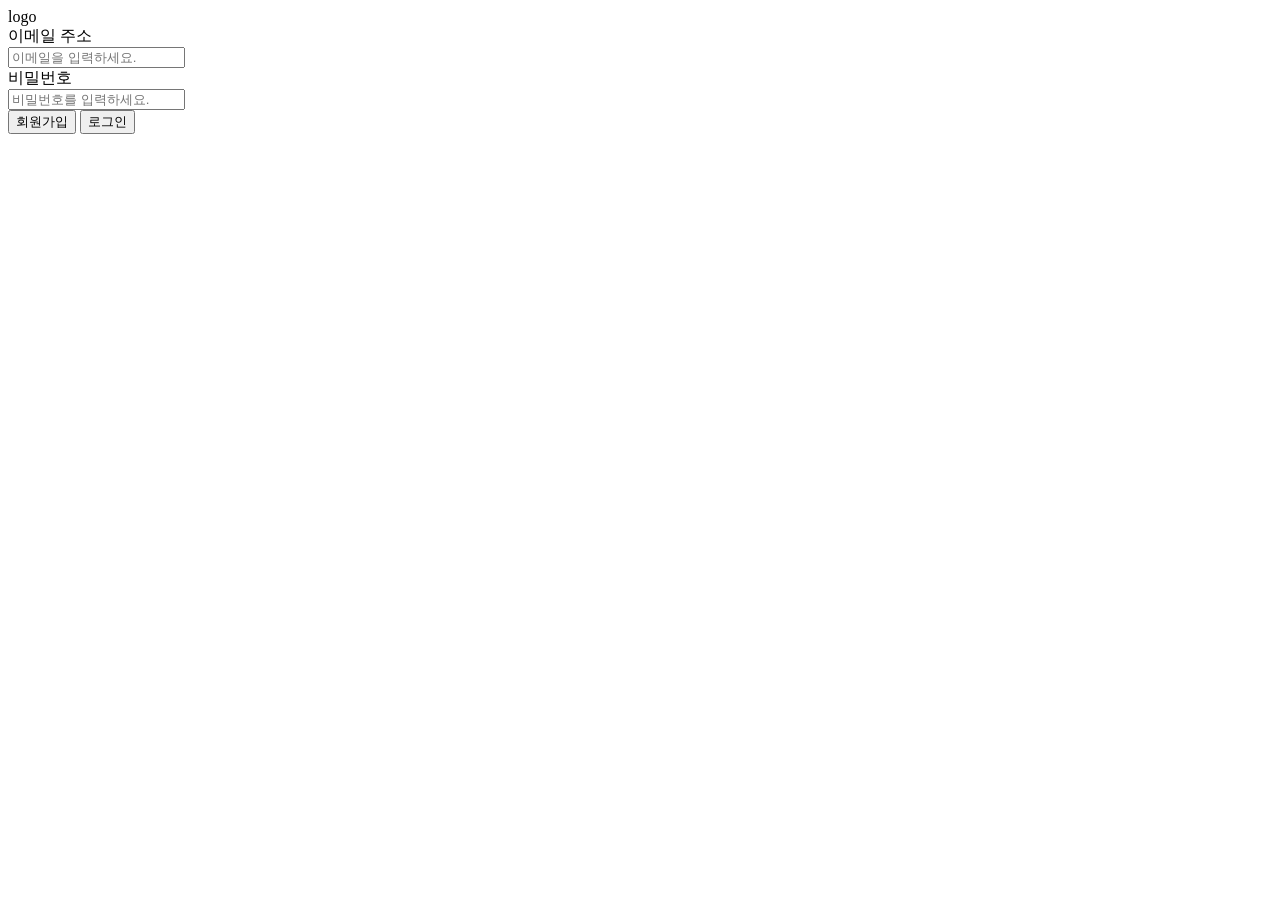
==== auth/login.html @ a3138f45 "feat: 로그인 페이지,회원가입 페이지 초안 구성" ====
<!DOCTYPE html>
<html lang="en">

<head>
    <meta charset="UTF-8">
    <meta name="viewport" content="width=device-width, initial-scale=1.0">
    <link rel="stylesheet" href="login.css" />
    <title>Login</title>
</head>

<body>
    <div class="container">
        <div class="logo">logo</div>
        <div class="mainBox">
            <div class="subBox">
                <div class="mainTxt" id="mail">이메일 주소</div>
                <input class="inputBox" placeholder="이메일을 입력하세요." />
            </div>
            <div class="subBox">
                <div class="mainTxt" id="mail">비밀번호</div>
                <input class="inputBox" placeholder="비밀번호를 입력하세요." />
            </div>
            <div class="btnBox">
                <button class="joinBtn" onclick="goSignUp()"> 회원가입 </button>
                <button class="loginBtn"> 로그인 </button>
            </div>
        </div>


    </div>
    <script src="login.js"></script>
</body>

</html>
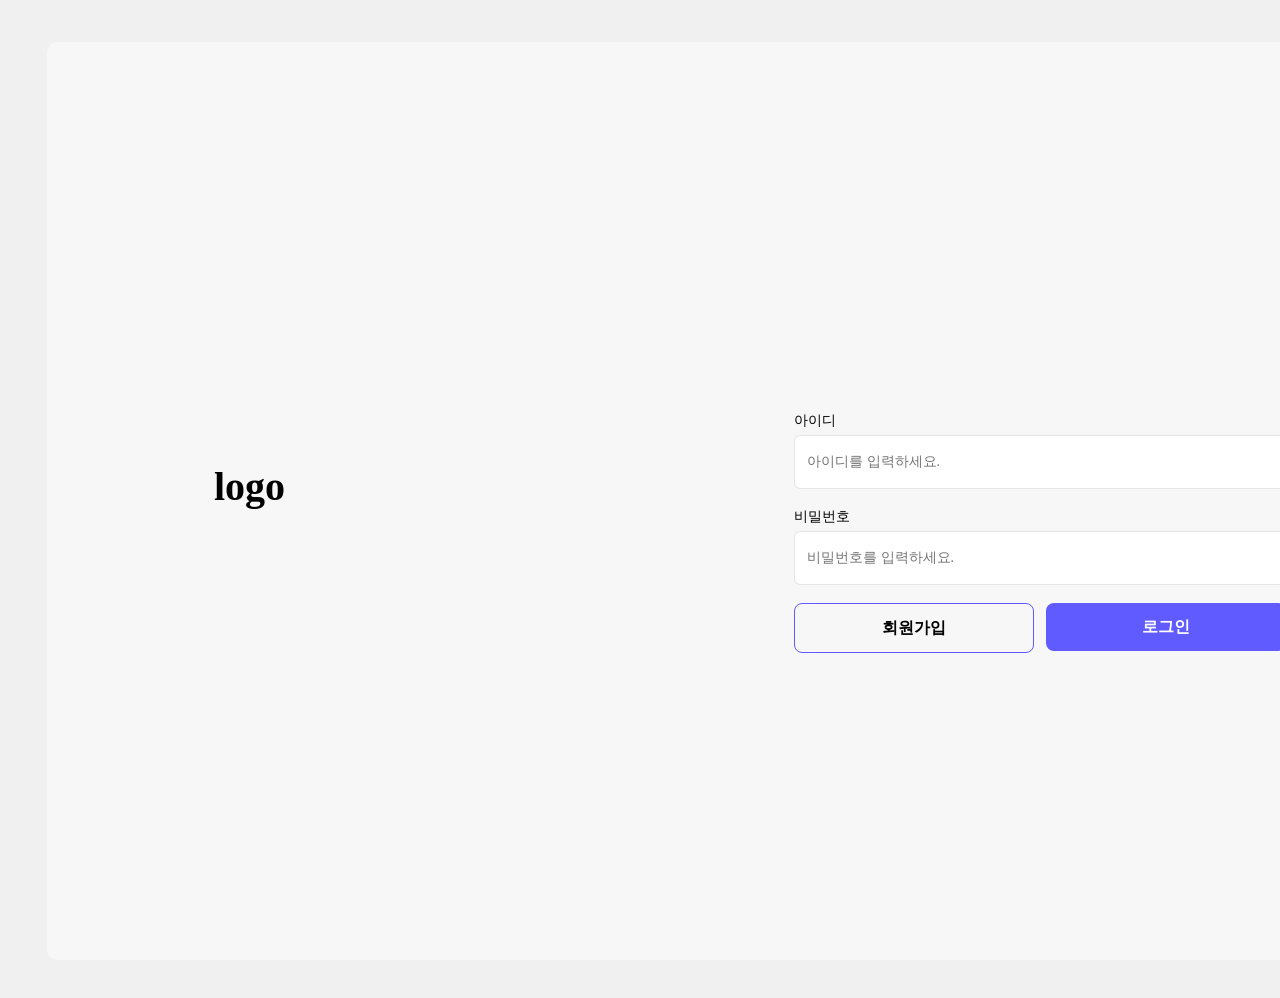
==== commit a24f5118: "로그인/회원가입 페이지" ====
--- a/auth/login.html
+++ b/auth/login.html
@@ -13,12 +13,12 @@
         <div class="logo">logo</div>
         <div class="mainBox">
             <div class="subBox">
-                <div class="mainTxt" id="mail">이메일 주소</div>
-                <input class="inputBox" placeholder="이메일을 입력하세요." />
+                <div class="mainTxt" id="id">아이디</div>
+                <input id="idInput" class="inputBox" placeholder="아이디를 입력하세요." />
             </div>
             <div class="subBox">
-                <div class="mainTxt" id="mail">비밀번호</div>
-                <input class="inputBox" placeholder="비밀번호를 입력하세요." />
+                <div class="mainTxt" id="pw">비밀번호</div>
+                <input id="pwInput" class="inputBox" placeholder="비밀번호를 입력하세요." />
             </div>
             <div class="btnBox">
                 <button class="joinBtn" onclick="goSignUp()"> 회원가입 </button>
@@ -26,7 +26,6 @@
             </div>
         </div>
 
-
     </div>
     <script src="login.js"></script>
 </body>
--- a/auth/login.css
+++ b/auth/login.css
@@ -0,0 +1,128 @@
+body {
+    width: 1512px;
+    height: 982px;
+    background: #F0F0F0;
+}
+
+.container {
+    width: 1437px;
+    height: 918px;
+    position: relative;
+    top: 34px;
+    left: 39px;
+    bottom: 30px;
+    right: 36px;
+    border-radius: 10px;
+    background: #F7F7F7;
+}
+
+.logo {
+    position: relative;
+    top: 421px;
+    left: 167px;
+    color: #000;
+    font-family: Roboto;
+    font-size: 40px;
+    font-style: normal;
+    font-weight: 700;
+    line-height: 48px;
+    align-self: stretch;
+}
+
+.mainBox {
+    position: relative;
+    top: 321px;
+    left: 747px;
+}
+
+.subBox {
+    width: 520px;
+    height: 56px;
+    margin-bottom: 40px;
+}
+
+.mainTxt {
+    color: #000;
+    font-family: Roboto;
+    font-size: 14px;
+    font-style: normal;
+    font-weight: 500;
+    line-height: 20px;
+    align-self: stretch;
+    margin-bottom: 4px;
+}
+
+.inputBox {
+    display: flex;
+    padding: 8px 12px;
+    align-items: center;
+    gap: 4px;
+    align-self: stretch;
+    border-radius: 6px;
+    border: 1px solid rgba(0, 0, 0, 0.10);
+    background: #FFF;
+    overflow: hidden;
+    font-family: Roboto;
+    color: rgba(0, 0, 0, 0.50);
+    text-overflow: ellipsis;
+    white-space: nowrap;
+    font-size: 14px;
+    font-style: normal;
+    font-weight: 400;
+    line-height: 20px;
+    width: 100%;
+    height: 36px;
+}
+
+.joinBtn {
+    display: flex;
+    width: 240px;
+    padding: 12px;
+    flex-direction: column;
+    justify-content: center;
+    align-items: center;
+    border-radius: 8px;
+    background: #F7F7F7;
+    border: 1px solid #605BFF;
+    color: #000;
+    font-family: Roboto;
+    font-size: 16px;
+    font-style: normal;
+    font-weight: 700;
+    line-height: 24px;
+    margin-right: 12px;
+
+    &:hover {
+        opacity: 70%;
+    }
+
+}
+
+.loginBtn {
+    display: flex;
+    width: 240px;
+    height: 48px;
+    border: none;
+    padding: 12px;
+    flex-direction: column;
+    justify-content: center;
+    align-items: center;
+    border-radius: 8px;
+    background: #605BFF;
+    color: #FFF;
+    font-family: Roboto;
+    font-size: 16px;
+    font-style: normal;
+    font-weight: 700;
+    line-height: 24px;
+
+    &:hover {
+        opacity: 70%;
+    }
+
+}
+
+.btnBox {
+    display: flex;
+    position: relative;
+}
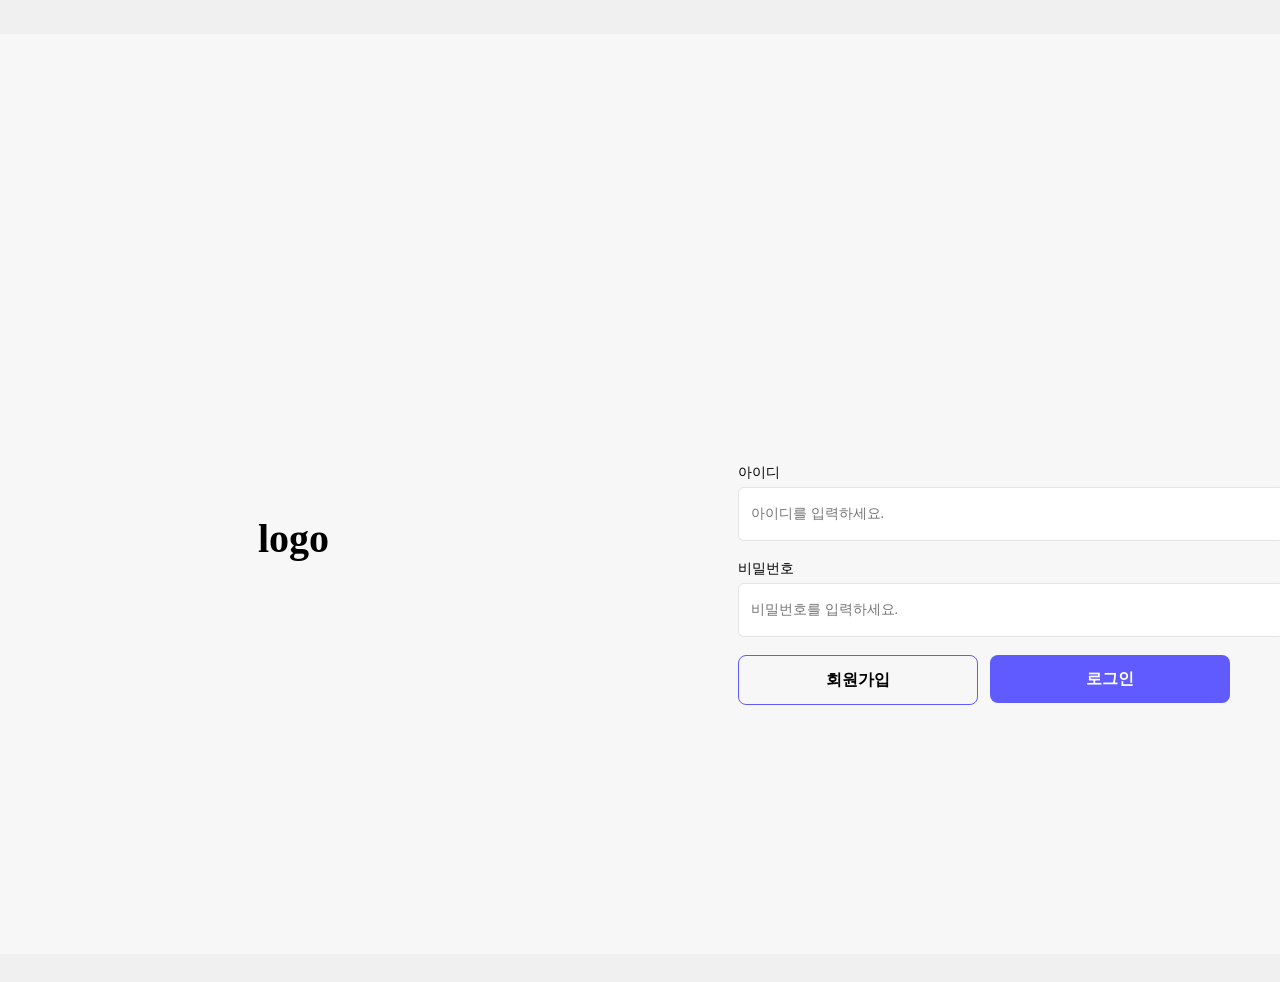
==== commit bf7cc76c: "auth 수정 반영, 카테고리 선택 효과 통일" ====
--- a/auth/login.html
+++ b/auth/login.html
@@ -9,23 +9,32 @@
 </head>
 
 <body>
-    <div class="container">
-        <div class="logo">logo</div>
-        <div class="mainBox">
-            <div class="subBox">
-                <div class="mainTxt" id="id">아이디</div>
-                <input id="idInput" class="inputBox" placeholder="아이디를 입력하세요." />
-            </div>
-            <div class="subBox">
-                <div class="mainTxt" id="pw">비밀번호</div>
-                <input id="pwInput" class="inputBox" placeholder="비밀번호를 입력하세요." />
-            </div>
-            <div class="btnBox">
-                <button class="joinBtn" onclick="goSignUp()"> 회원가입 </button>
-                <button class="loginBtn"> 로그인 </button>
+    <div class="spa-bg">
+        <div class="app-root">
+            <div class="container">
+                <!--로고 이미지-->
+                <div class="logo">logo</div>
+
+                <div class="mainBox">
+                    <!--아이디 텍스트, 아이디 인풋-->
+                    <div class="subBox">
+                        <div class="mainTxt" id="id">아이디</div>
+                        <input id="idInput" class="inputBox" placeholder="아이디를 입력하세요." />
+                    </div>
+                    <!--비밀번호 텍스트, 비밀번호 인풋-->
+                    <div class="subBox">
+                        <div class="mainTxt" id="pw">비밀번호</div>
+                        <input type="password" id="pwInput" class="inputBox" placeholder="비밀번호를 입력하세요." />
+                    </div>
+
+                    <!--로그인 버튼과 회원가입 버튼-->
+                    <div class="btnBox">
+                        <button class="joinBtn" onclick="goSignUp()"> 회원가입 </button>
+                        <button class="loginBtn" onclick="goHome()"> 로그인 </button>
+                    </div>
+                </div>
             </div>
         </div>
-
     </div>
     <script src="login.js"></script>
 </body>
--- a/auth/login.css
+++ b/auth/login.css
@@ -1,19 +1,37 @@
 body {
-    width: 1512px;
-    height: 982px;
+    margin: 0;
     background: #F0F0F0;
 }
 
 .container {
-    width: 1437px;
-    height: 918px;
-    position: relative;
-    top: 34px;
-    left: 39px;
-    bottom: 30px;
-    right: 36px;
+    width: 1237px;
+    height: 800px;
+    margin-top: 34px;
+    margin-bottom: 30px;
+    margin-left: 37px;
+    margin-right: 38px;
     border-radius: 10px;
     background: #F7F7F7;
+    padding: 60px 170px;
+
+}
+
+.spa-bg {
+    width: 100vw;
+    height: 982px;
+    background: #ffffff;
+    display: flex;
+    justify-content: center;
+}
+
+.app-root {
+    width: 1512px;
+    height: 982px;
+    min-width: 1512px;
+    background: #F0F0F0;
+    display: flex;
+    flex-direction: row;
+    align-items: flex-start;
 }
 
 .logo {
@@ -32,7 +50,8 @@
 .mainBox {
     position: relative;
     top: 321px;
-    left: 747px;
+    left: 647px;
+
 }
 
 .subBox {
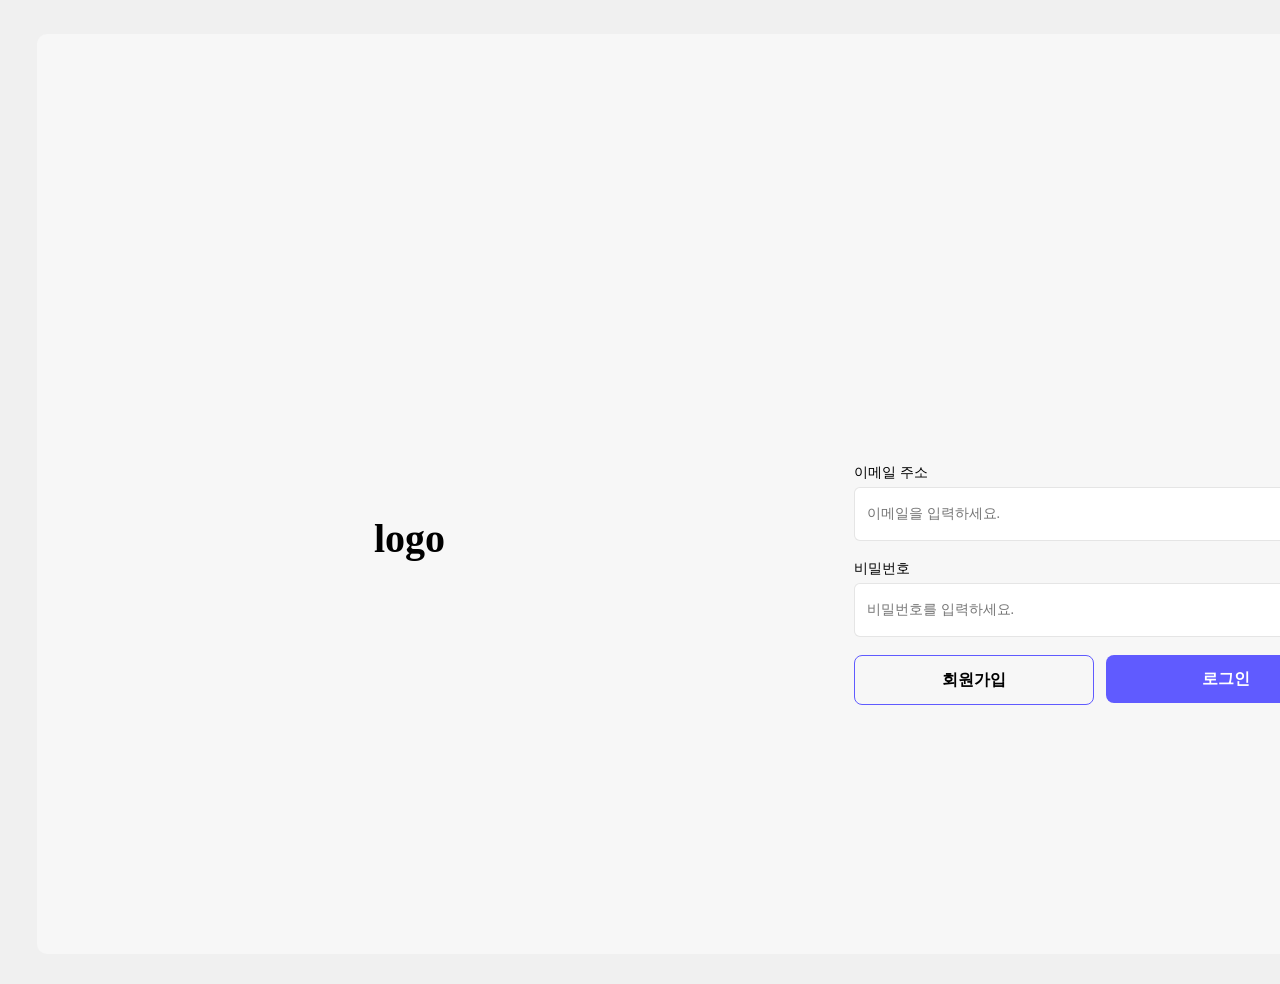
==== commit f9f025ee: "Merge pull request #3 from jihyuncoding/feature/mypage Feature/mypage  나의 도전 페이지 구현" ====
--- a/auth/login.html
+++ b/auth/login.html
@@ -9,32 +9,24 @@
 </head>
 
 <body>
-    <div class="spa-bg">
-        <div class="app-root">
-            <div class="container">
-                <!--로고 이미지-->
-                <div class="logo">logo</div>
-
-                <div class="mainBox">
-                    <!--아이디 텍스트, 아이디 인풋-->
-                    <div class="subBox">
-                        <div class="mainTxt" id="id">아이디</div>
-                        <input id="idInput" class="inputBox" placeholder="아이디를 입력하세요." />
-                    </div>
-                    <!--비밀번호 텍스트, 비밀번호 인풋-->
-                    <div class="subBox">
-                        <div class="mainTxt" id="pw">비밀번호</div>
-                        <input type="password" id="pwInput" class="inputBox" placeholder="비밀번호를 입력하세요." />
-                    </div>
-
-                    <!--로그인 버튼과 회원가입 버튼-->
-                    <div class="btnBox">
-                        <button class="joinBtn" onclick="goSignUp()"> 회원가입 </button>
-                        <button class="loginBtn" onclick="goHome()"> 로그인 </button>
-                    </div>
-                </div>
+    <div class="container">
+        <div class="logo">logo</div>
+        <div class="mainBox">
+            <div class="subBox">
+                <div class="mainTxt" id="mail">이메일 주소</div>
+                <input class="inputBox" placeholder="이메일을 입력하세요." />
+            </div>
+            <div class="subBox">
+                <div class="mainTxt" id="mail">비밀번호</div>
+                <input class="inputBox" placeholder="비밀번호를 입력하세요." />
+            </div>
+            <div class="btnBox">
+                <button class="joinBtn" onclick="goSignUp()"> 회원가입 </button>
+                <button class="loginBtn"> 로그인 </button>
             </div>
         </div>
+
+
     </div>
     <script src="login.js"></script>
 </body>
--- a/auth/login.css
+++ b/auth/login.css
@@ -34,6 +34,7 @@
     align-items: flex-start;
 }
 
+/*로고*/
 .logo {
     position: relative;
     top: 421px;
@@ -47,6 +48,7 @@
     align-self: stretch;
 }
 
+/*로그인,회원가입, 버튼 박스*/
 .mainBox {
     position: relative;
     top: 321px;
@@ -54,12 +56,14 @@
 
 }
 
+/*로그인 회원가입 각각의 박스*/
 .subBox {
     width: 520px;
     height: 56px;
     margin-bottom: 40px;
 }
 
+/*로그인,회원가입 텍스트*/
 .mainTxt {
     color: #000;
     font-family: Roboto;
@@ -71,6 +75,7 @@
     margin-bottom: 4px;
 }
 
+/*인풋 스타일*/
 .inputBox {
     display: flex;
     padding: 8px 12px;
@@ -93,6 +98,7 @@
     height: 36px;
 }
 
+/*회원가입 버튼*/
 .joinBtn {
     display: flex;
     width: 240px;
@@ -117,6 +123,7 @@
 
 }
 
+/*로그인 버튼*/
 .loginBtn {
     display: flex;
     width: 240px;
@@ -141,6 +148,7 @@
 
 }
 
+/*버튼정렬상자*/
 .btnBox {
     display: flex;
     position: relative;
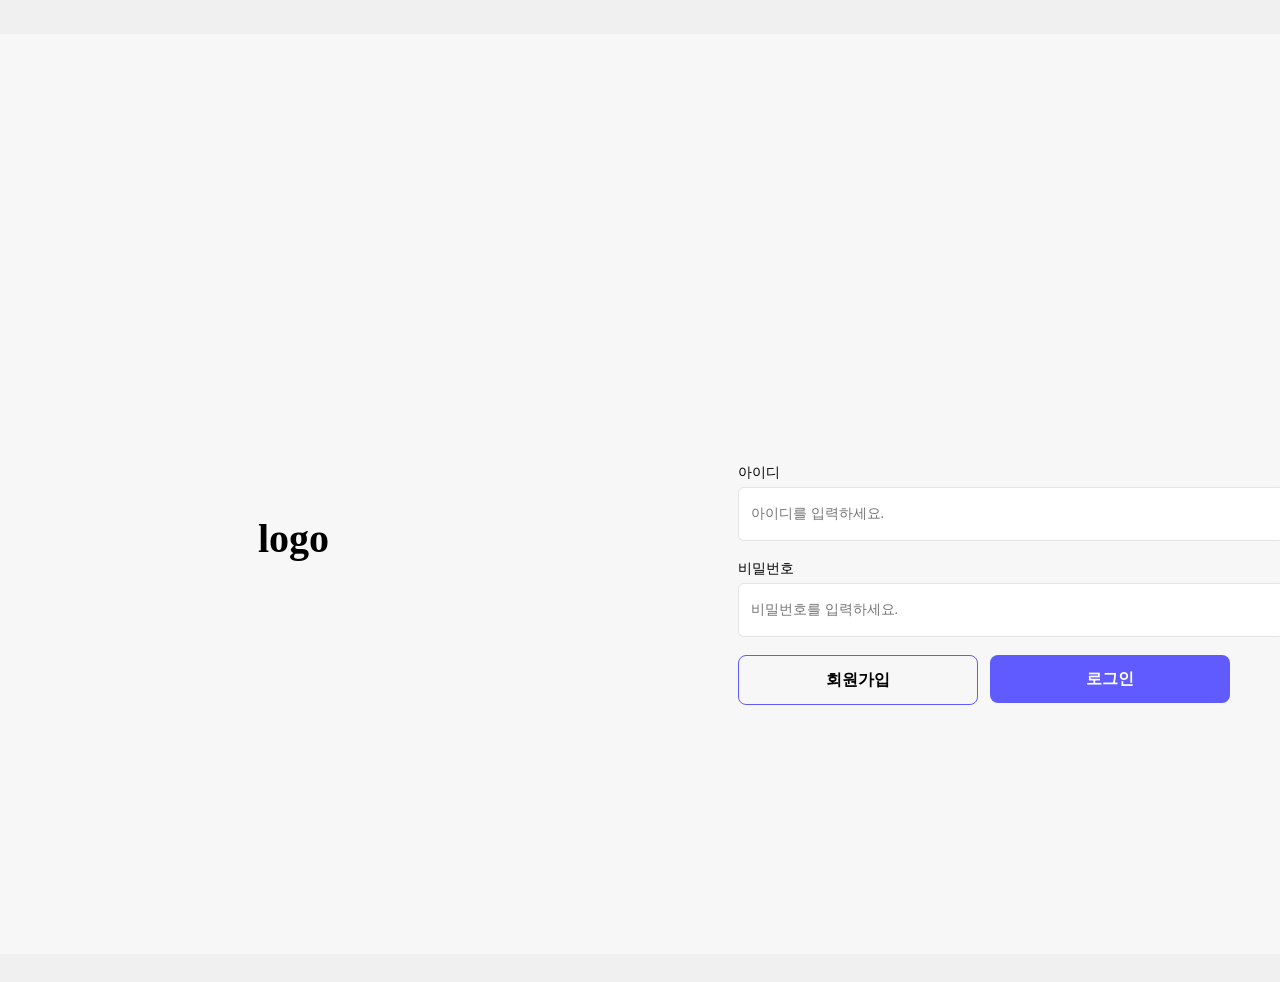
==== commit 0bd21cc5: "Merge pull request #1 from jihyuncoding/feature/auth Feature/auth" ====
--- a/auth/login.html
+++ b/auth/login.html
@@ -9,24 +9,32 @@
 </head>
 
 <body>
-    <div class="container">
-        <div class="logo">logo</div>
-        <div class="mainBox">
-            <div class="subBox">
-                <div class="mainTxt" id="mail">이메일 주소</div>
-                <input class="inputBox" placeholder="이메일을 입력하세요." />
-            </div>
-            <div class="subBox">
-                <div class="mainTxt" id="mail">비밀번호</div>
-                <input class="inputBox" placeholder="비밀번호를 입력하세요." />
-            </div>
-            <div class="btnBox">
-                <button class="joinBtn" onclick="goSignUp()"> 회원가입 </button>
-                <button class="loginBtn"> 로그인 </button>
+    <div class="spa-bg">
+        <div class="app-root">
+            <div class="container">
+                <!--로고 이미지-->
+                <div class="logo">logo</div>
+
+                <div class="mainBox">
+                    <!--아이디 텍스트, 아이디 인풋-->
+                    <div class="subBox">
+                        <div class="mainTxt" id="id">아이디</div>
+                        <input id="idInput" class="inputBox" placeholder="아이디를 입력하세요." />
+                    </div>
+                    <!--비밀번호 텍스트, 비밀번호 인풋-->
+                    <div class="subBox">
+                        <div class="mainTxt" id="pw">비밀번호</div>
+                        <input type="password" id="pwInput" class="inputBox" placeholder="비밀번호를 입력하세요." />
+                    </div>
+
+                    <!--로그인 버튼과 회원가입 버튼-->
+                    <div class="btnBox">
+                        <button class="joinBtn" onclick="goSignUp()"> 회원가입 </button>
+                        <button class="loginBtn" onclick="goHome()"> 로그인 </button>
+                    </div>
+                </div>
             </div>
         </div>
-
-
     </div>
     <script src="login.js"></script>
 </body>
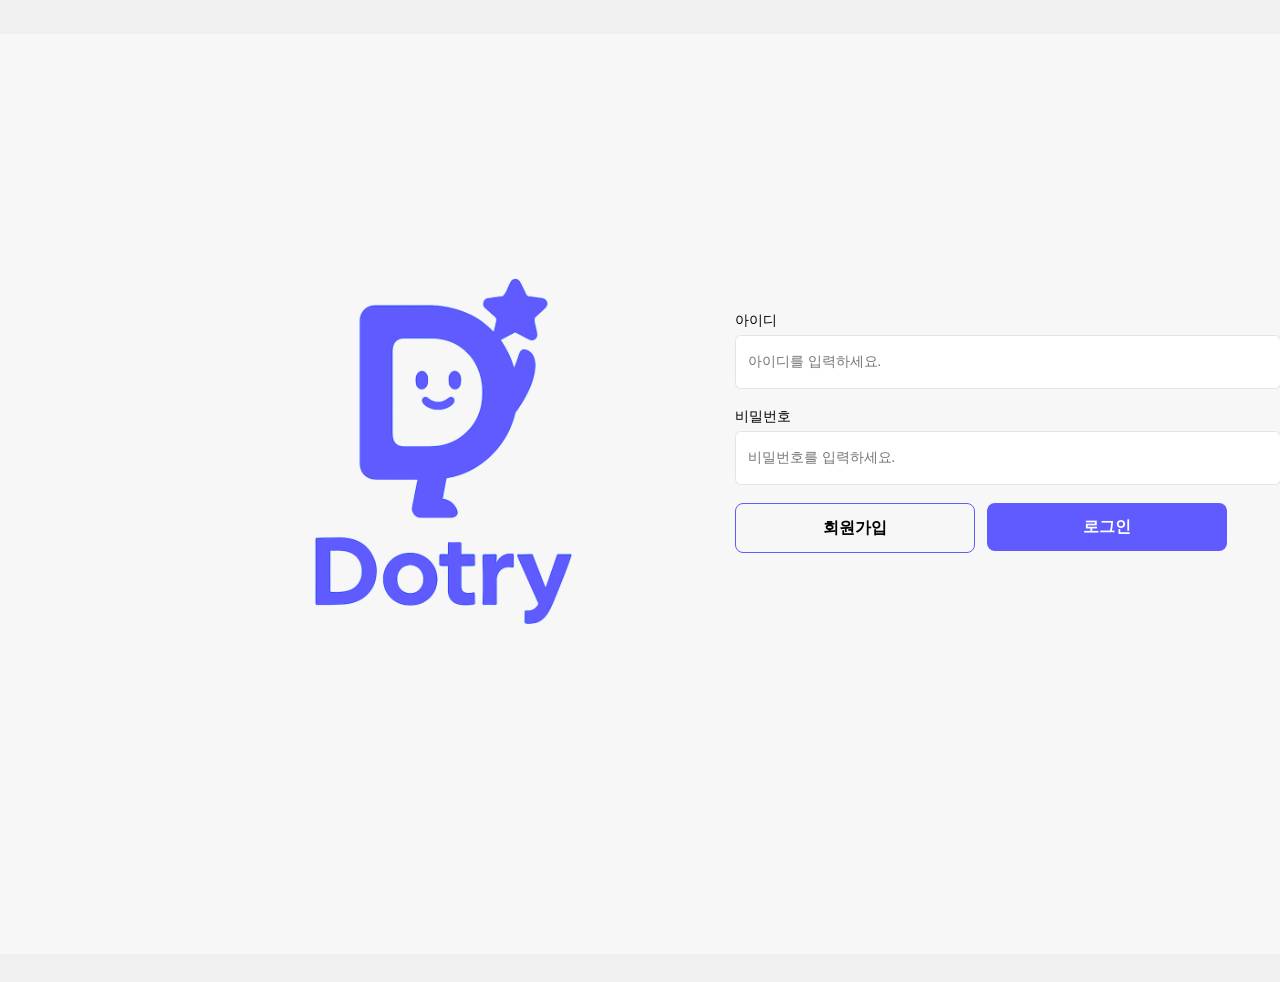
==== commit 61ebf65d: "Merge remote-tracking branch 'origin/main' into feature/home" ====
--- a/auth/login.html
+++ b/auth/login.html
@@ -13,7 +13,7 @@
         <div class="app-root">
             <div class="container">
                 <!--로고 이미지-->
-                <div class="logo">logo</div>
+                <div class="logo"><img src="../assets/logo.svg" alt="로고"> </div>
 
                 <div class="mainBox">
                     <!--아이디 텍스트, 아이디 인풋-->
--- a/auth/login.css
+++ b/auth/login.css
@@ -4,7 +4,7 @@
 }
 
 .container {
-    width: 1237px;
+    width: 1097px;
     height: 800px;
     margin-top: 34px;
     margin-bottom: 30px;
@@ -13,7 +13,8 @@
     border-radius: 10px;
     background: #F7F7F7;
     padding: 60px 170px;
-
+    display: flex;
+    position: absolute;
 }
 
 .spa-bg {
@@ -36,24 +37,21 @@
 
 /*로고*/
 .logo {
-    position: relative;
-    top: 421px;
-    left: 167px;
-    color: #000;
-    font-family: Roboto;
-    font-size: 40px;
-    font-style: normal;
-    font-weight: 700;
-    line-height: 48px;
-    align-self: stretch;
+    position: absolute;
+    left: 147px;
+    top: 185px;
+    width: 467px;
+    height: 467px;
+    flex-shrink: 0;
+    aspect-ratio: 1/1;
+    margin-left: 141px;
 }
 
 /*로그인,회원가입, 버튼 박스*/
 .mainBox {
-    position: relative;
-    top: 321px;
-    left: 647px;
-
+    position: absolute;
+    top: 277px;
+    right: 103px;
 }
 
 /*로그인 회원가입 각각의 박스*/
